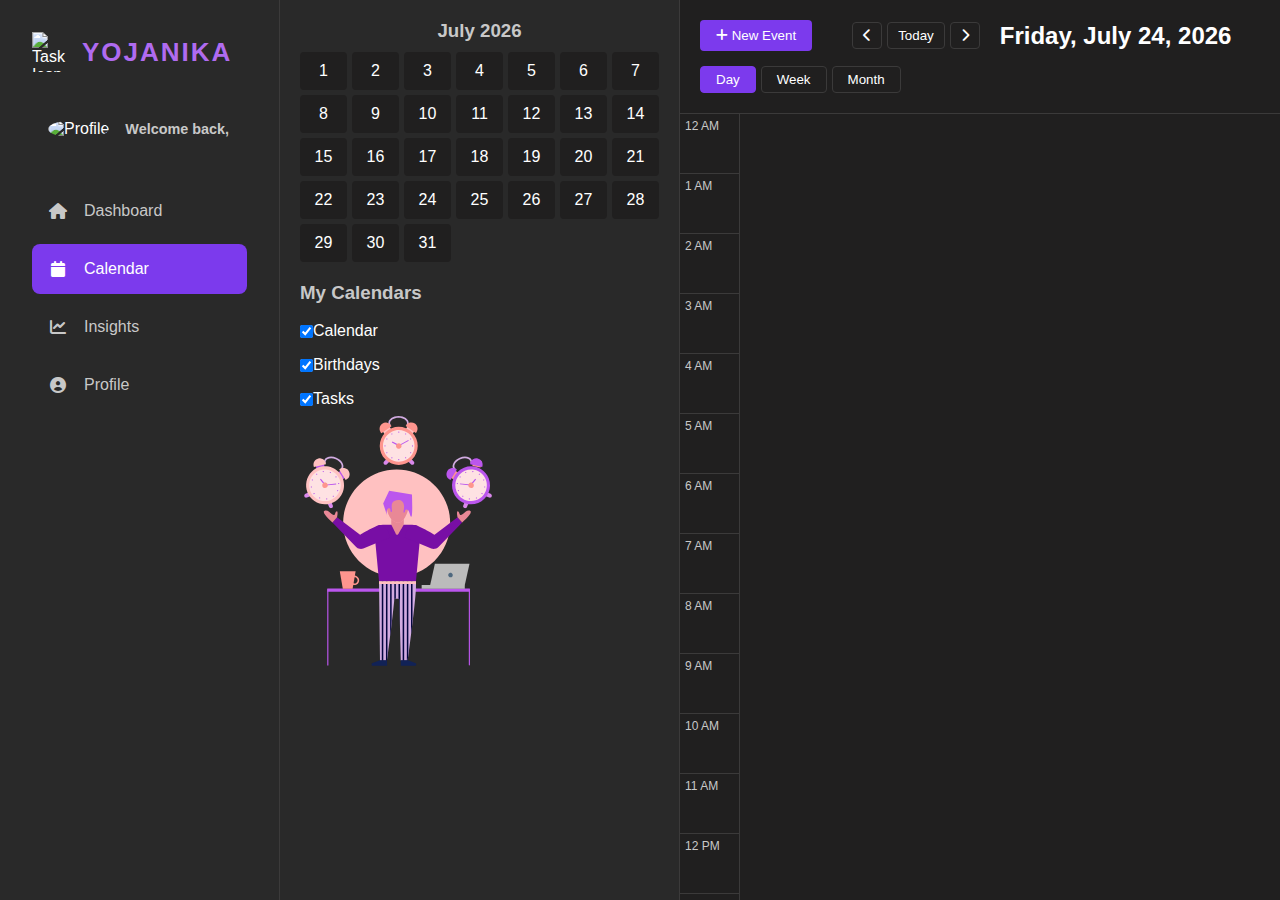
==== pages/calendar.html @ 2856d124 "commit" ====
<!DOCTYPE html>
<html lang="en">
<head>
    <meta charset="UTF-8">
    <meta name="viewport" content="width=device-width, initial-scale=1.0">
    <title>Calendar - Outlook Style</title>
    <link rel="stylesheet" href="/css/calendar.css">
    <link href="https://fonts.googleapis.com/css2?family=Poppins:wght@400;700&display=swap" rel="stylesheet">
    <link rel="stylesheet" href="https://cdnjs.cloudflare.com/ajax/libs/font-awesome/6.0.0/css/all.min.css">
</head>
<body>
    <div class="container">
        <!-- Add Navigation Sidebar -->
        <aside class="sidebar">
            <div class="logo">
                <div class="app-header">
                    <img src="https://img.icons8.com/ios-filled/50/8a2be2/checklist.png" alt="Task Icon" class="app-icon">
                    <span class="app-name">Yojanika</span>
                </div>
            </div>

            <div class="user-profile">
                <div class="profile-image">
                    <img src="/img/avatar.svg" alt="Profile">
                </div>
                <div class="user-info">
                    <h3>Welcome back,</h3>
                    <h2 id="username-display"></h2>
                </div>
            </div>

            <nav class="side-nav">
                <a href="dashboard.html" class="nav-item">
                    <i class="fas fa-home"></i>
                    <span>Dashboard</span>
                </a>
                <a href="calendar.html" class="nav-item active">
                    <i class="fas fa-calendar"></i>
                    <span>Calendar</span>
                </a>
                <a href="insights.html" class="nav-item">
                    <i class="fa fa-line-chart"></i>
                    <span>Insights</span>
                </a>
                <a href="myProfile.html" class="nav-item">
                    <i class="fas fa-user-circle"></i>
                    <span>Profile</span>
                </a>
            </nav>
        </aside>

        <!-- Wrap existing calendar-wrapper -->
        <div class="calendar-wrapper">
            <!-- Left Sidebar -->
            <aside class="calendar-sidebar">
                <div class="mini-calendar" id="mini-calendar">
                    <h3 id="mini-calendar-month">March 2024</h3>
                    <div class="mini-calendar-grid" id="mini-calendar-grid">
                        <!-- Days will be dynamically added here -->
                    </div>
                </div>
                
                <div class="calendar-list">
                    <h3>My Calendars</h3>
                    <ul>
                        <li>
                            <input type="checkbox" checked id="calendar1">
                            <label for="calendar1">Calendar</label>
                        </li>
                        <li>
                            <input type="checkbox" checked id="calendar2">
                            <label for="calendar2">Birthdays</label>
                        </li>
                        <li>
                            <input type="checkbox" checked id="calendar3">
                            <label for="calendar3">Tasks</label>
                        </li>
                    </ul>
                    <img src="/img/img5.svg" height="250" width="200" >
                </div>
            </aside>

            <!-- Main Calendar Area -->
            <main class="calendar-main">
                <!-- Calendar Header -->
                <div class="calendar-header">
                    <div class="calendar-nav">
                        <button class="new-event-btn">
                            <i class="fas fa-plus"></i> New Event
                        </button>
                        <div class="nav-buttons">
                            <button class="nav-btn" id="prev"><i class="fas fa-chevron-left"></i></button>
                            <button class="nav-btn" id="today">Today</button>
                            <button class="nav-btn" id="next"><i class="fas fa-chevron-right"></i></button>
                        </div>
                        <h2 id="current-date">March 2024</h2>
                    </div>
                    <div class="view-options">
                        <button class="view-btn active" data-view="day">Day</button>
                       
                        <button class="view-btn" data-view="week">Week</button>
                        <button class="view-btn" data-view="month">Month</button>
                        
                    </div>
                </div>

                <!-- Calendar Grid -->
                <div class="calendar-grid">
                    <!-- Time Column -->
                    <div class="time-column">
                        <div class="time-slot">12 AM</div>
                        <!-- Add all 24 hours -->
                    </div>

                    <!-- Day Columns -->
                    <div class="day-columns" id="day-columns">
                        <!-- Day columns will be added dynamically with completion status -->
                    </div>
                </div>
                
            </main>
        </div>
    </div>
    

    <!-- New Event Modal -->
    <div class="modal" id="event-modal">
        <div class="modal-content">
            <div class="modal-header">
                <h3>New Event</h3>
                <button class="close-btn">&times;</button>
            </div>
            <form id="event-form">
                <div class="form-group">
                    <input type="text" id="event-title" placeholder="Add title" required>
                </div>
                <div class="form-group">
                    <input type="date" id="event-date" required>
                </div>
                <div class="form-group time-input-group">
                    <i class="far fa-clock"></i>
                    <input type="time" id="start-time" required>
                    <span>to</span>
                    <input type="time" id="end-time" required>
                </div>
                    
                            
                            
                          
                <div class="form-group">
                    <select id="event-category" required>
                        <option value="" disabled selected>Select category</option>
                        <option value="work">Work</option>
                        <option value="personal">Personal</option>
                        <option value="market">Market</option>
                        <option value="health">Health</option>
                    </select>
                </div>
                
                <div class="form-actions">
                    <button type="button" class="btn-cancel">Cancel</button>
                    <button type="submit" class="btn-save">Save</button>
                </div>
                
            </form>
            
        </div>
        
    </div>

    <script src="/js/calendar.js"></script>
</body>
</html>
---- css/calendar.css ----
:root {
    --primary-color: #7C3AED;
    --secondary-color: #9253ff;
    --background-dark: #201F1F;
    --background-light: #292929;
    --text-primary: #FFFFFF;
    --text-secondary: #C8C8C8;
    --border-color: #3B3A3A;
}



.app-header {
    display: flex;
    align-items: center;
}

.app-icon {
    width: 30px; /* Icon size */
    height: 30px;
    margin-right: 10px; /* Space between icon and text */
}

.app-name {
    font-size: 26px;
    font-weight: bold;
    color: #b06bf0; /* Stylish purple color */
    letter-spacing: 2px;
    text-transform: uppercase;
}

/* Responsive Adjustments */
@media (max-width: 768px) {
    .app-name {
        font-size: 20px; /* Adjust font size for smaller screens */
    }

    .app-icon {
        width: 24px;
        height: 24px;
    }
}


* {
    margin: 0;
    padding: 0;
    box-sizing: border-box;
}

body {
    font-family: 'Segoe UI', sans-serif;
    background-color: var(--background-dark);
    color: var(--text-primary);
}

.calendar-wrapper {
    display: flex;
    height: 100vh;
}

/* Sidebar Styles */
.calendar-sidebar {
    width: 400px;
    background-color: var(--background-light);
    border-right: 1px solid var(--border-color);
    padding: 20px;
}

.mini-calendar {
    margin-bottom: 20px;
}

#mini-calendar-month {
    text-align: center;
    margin-bottom: 10px;
    color: var(--text-secondary);
}

.mini-calendar-grid {
    display: grid;
    grid-template-columns: repeat(7, 1fr);
    gap: 5px;
}

.mini-calendar-grid div {
    background-color: var(--background-dark);
    padding: 10px;
    text-align: center;
    border-radius: 4px;
    cursor: pointer;
    transition: background-color 0.3s;
}

.mini-calendar-grid div:hover {
    background-color: var(--primary-color);
}

.calendar-list h3 {
    margin-bottom: 10px;
    color: var(--text-secondary);
}

.calendar-list ul {
    list-style: none;
}

.calendar-list li {
    padding: 8px 0;
    display: flex;
    align-items: center;
}

/* Main Calendar Area */
.calendar-main {
    flex: 1;
    display: flex;
    flex-direction: column;
}

.calendar-header {
    padding: 20px;
    border-bottom: 1px solid var(--border-color);
}

.calendar-nav {
    display: flex;
    align-items: center;
    margin-bottom: 15px;
}

#current-date {
    font-size: 1.5rem;
    font-weight: bold;
    color: var(--text-primary);
}

.nav-buttons {
    display: flex;
    gap: 5px;
    margin: 0 20px;
}

.new-event-btn {
    background-color: var(--primary-color);
    color: white;
    border: none;
    padding: 8px 16px;
    border-radius: 4px;
    cursor: pointer;
    margin-right: 20px;
}

.nav-btn {
    background-color: transparent;
    border: 1px solid var(--border-color);
    color: var(--text-primary);
    padding: 5px 10px;
    border-radius: 4px;
    cursor: pointer;
}

.view-options {
    display: flex;
    gap: 5px;
}

.view-btn {
    background-color: transparent;
    border: 1px solid var(--border-color);
    color: var(--text-primary);
    padding: 5px 15px;
    border-radius: 4px;
    cursor: pointer;
}

.view-btn.active {
    background-color: var(--primary-color);
    border-color: var(--primary-color);
}

/* Calendar Grid */
.calendar-grid {
    display: flex;
    flex: 1;
    overflow: auto;
}

.time-column {
    width: 60px;
    border-right: 1px solid var(--border-color);
}

.time-slot {
    height: 60px;
    padding: 5px;
    border-bottom: 1px solid var(--border-color);
    color: var(--text-secondary);
    font-size: 12px;
}

.events-column {
    flex: 1;
    position: relative;
}

/* Modal Styles */
.modal {
    display: none;
    position: fixed;
    top: 0;
    left: 0;
    width: 100%;
    height: 100%;
    background-color: rgba(0, 0, 0, 0.5);
}

.modal-content {
    background-color: var(--background-light);
    width: 600px;
    margin: 50px auto;
    border-radius: 8px;
    box-shadow: 0 2px 10px rgba(0, 0, 0, 0.3);
}

.modal-header {
    padding: 15px 20px;
    border-bottom: 1px solid var(--border-color);
    display: flex;
    justify-content: space-between;
    align-items: center;
}

.form-group {
    padding: 15px 20px;
    border-bottom: 1px solid var(--border-color);
    display: flex;
    align-items: center;
    gap: 10px;
}

.form-group input,
.form-group select,
.form-group textarea {
    background-color: var(--background-dark);
    border: 1px solid var(--border-color);
    color: var(--text-primary);
    padding: 8px;
    border-radius: 4px;
    flex: 1;
}

.form-actions {
    padding: 15px 20px;
    display: flex;
    justify-content: flex-end;
    gap: 10px;
}

.btn-cancel,
.btn-save {
    padding: 8px 16px;
    border-radius: 4px;
    cursor: pointer;
}

.btn-save {
    background-color: var(--primary-color);
    color: white;
    border: none;
}

.btn-cancel {
    background-color: transparent;
    border: 1px solid var(--border-color);
    color: var(--text-primary);
}

.task {
    position: absolute;
    left: 0;
    right: 0;
    background-color: var(--primary-color);
    color: var(--text-primary);
    padding: 5px;
    border-radius: 4px;
    box-shadow: 0 2px 4px rgba(0, 0, 0, 0.2);
    display: flex;
    justify-content: space-between;
    align-items: flex-start;
    gap: 5px;
}

.task-content {
    flex: 1;
    overflow: hidden;
    text-overflow: ellipsis;
    white-space: nowrap;
}

.task-delete-btn {
    background: none;
    border: none;
    color: var(--text-primary);
    font-size: 16px;
    padding: 0 5px;
    cursor: pointer;
    opacity: 0;
    transition: opacity 0.2s;
}

.task:hover .task-delete-btn {
    opacity: 1;
}

.task-delete-btn:hover {
    background-color: rgba(255, 255, 255, 0.1);
    border-radius: 3px;
}

.day-columns {
    display: flex;
    flex: 1;
}

.day-column {
    flex: 1;
    border-right: 1px solid var(--border-color);
    position: relative;
}

.day-header {
    padding: 10px;
    text-align: center;
    border-bottom: 1px solid var(--border-color);
    background-color: var(--background-light);
}

.day-name {
    font-weight: bold;
    color: var(--text-primary);
}

.day-date {
    font-size: 12px;
    color: var(--text-secondary);
}

.time-slot {
    height: 60px;
    border-bottom: 1px solid var(--border-color);
    position: relative;
}

.calendar-event {
    position: absolute;
    left: 60px;
    right: 10px;
    padding: 8px;
    border-radius: 4px;
    color: white;
    font-size: 0.9rem;
    cursor: pointer;
    z-index: 1;
}

.calendar-event.completed {
    opacity: 0.7;
    background: #e8f5e9;
}

.calendar-event.completed .event-title {
    text-decoration: line-through;
    color: #666;
}

.event-header {
    display: flex;
    align-items: center;
    gap: 8px;
    margin-bottom: 4px;
}

.event-checkbox {
    position: relative;
    min-width: 16px;
    height: 16px;
}

.event-checkbox input[type="checkbox"] {
    opacity: 0;
    position: absolute;
}

.event-checkbox label {
    position: absolute;
    top: 0;
    left: 0;
    width: 16px;
    height: 16px;
    border: 2px solid #ddd;
    border-radius: 3px;
    cursor: pointer;
    transition: all 0.2s ease;
}

.event-checkbox input[type="checkbox"]:checked + label {
    background: #4CAF50;
    border-color: #4CAF50;
}

.event-checkbox input[type="checkbox"]:checked + label:after {
    content: '✓';
    position: absolute;
    color: white;
    font-size: 12px;
    top: 50%;
    left: 50%;
    transform: translate(-50%, -50%);
}

.event-title {
    flex: 1;
    font-weight: 500;
}

.event-time {
    font-size: 0.85em;
    color: #666;
}

/* Category colors */
.calendar-event.work { background: #8A2BE2; }
.calendar-event.personal { background: #4CAF50; }
.calendar-event.market { background: #FF9800; }
.calendar-event.health { background: #F44336; }

.calendar-event.completed.work { border-left-color: #4CAF50; }
.calendar-event.completed.personal { border-left-color: #4CAF50; }
.calendar-event.completed.market { border-left-color: #4CAF50; }
.calendar-event.completed.health { border-left-color: #4CAF50; }

.time-input-group {
    display: flex;
    align-items: center;
    gap: 12px;
    padding: 10px 0;
}

.time-selector {
    display: flex;
    gap: 8px;
    align-items: center;
}

.time-selector select {
    padding: 8px 12px;
    border: 1px solid #e0e0e0;
    border-radius: 6px;
    background: rgb(56, 55, 55);
    font-size: 14px;
    cursor: pointer;
    transition: all 0.3s ease;
}

/* Specific widths for different selects */
.time-selector select:nth-child(1) {
    width: 80px; /* Hour select */
}

.time-selector select:nth-child(2) {
    width: 80px; /* Minute select */
}

.time-selector select:nth-child(3) {
    width: 70px; /* AM/PM select */
}

.time-selector select:hover {
    border-color: #007bff;
}

.time-selector select:focus {
    outline: none;
    border-color: #007bff;
    box-shadow: 0 0 0 2px rgba(0,123,255,0.25);
}

.time-separator {
    color: #666;
    font-weight: 500;
    padding: 0 5px;
}

/* Style for the clock icon */
.time-input-group i {
    color: #666;
    font-size: 16px;
}

/* Style for select options */
.time-selector select option {
    padding: 8px;
}

.time-selector select option:checked {
    background-color: #007bff;
    color: white;
}

/* Responsive adjustments */
@media (max-width: 768px) {
    .time-input-group {
        flex-direction: column;
        align-items: flex-start;
    }
    
    .time-separator {
        margin: 10px 0;
    }
}

/* Container and Sidebar Styles */
.container {
    display: flex;
    min-height: 100vh;
    background-color: var(--background-dark);
}

.sidebar {
    width: 280px;
    background-color: var(--background-light);
    padding: 2rem;
    border-right: 1px solid var(--border-color);
}

.logo {
    display: flex;
    align-items: center;
    gap: 1rem;
    margin-bottom: 2rem;
}

.logo img {
    width: 40px;
    height: 40px;
}

.user-profile {
    display: flex;
    align-items: center;
    gap: 1rem;
    padding: 1rem;
    background-color: var(--card-bg);
    border-radius: 12px;
    margin-bottom: 2rem;
}

.profile-image img {
    width: 50px;
    height: 50px;
    border-radius: 50%;
}

.user-info h3 {
    font-size: 0.9rem;
    color: var(--text-secondary);
}

.user-info h2 {
    font-size: 1.2rem;
}

.side-nav {
    margin-bottom: 2rem;
}

.nav-item {
    display: flex;
    align-items: center;
    padding: 1rem;
    color: var(--text-secondary);
    text-decoration: none;
    border-radius: 8px;
    margin-bottom: 0.5rem;
    transition: all 0.3s ease;
}

.nav-item i {
    margin-right: 1rem;
    width: 20px;
    text-align: center;
}

.nav-item:hover {
    background-color: rgba(124, 58, 237, 0.1);
    color: var(--primary-color);
}

.nav-item.active {
    background-color: var(--primary-color);
    color: white;
}

/* Adjust calendar wrapper */
.calendar-wrapper {
    flex: 1;
    display: flex;
}

/* Success message */
.success-message {
    position: fixed;
    top: 20px;
    right: 20px;
    padding: 1rem 2rem;
    background: #4CAF50;
    color: white;
    border-radius: 8px;
    display: flex;
    align-items: center;
    gap: 10px;
    animation: slideIn 0.3s ease-out;
    z-index: 1000;
}

@keyframes slideIn {
    from {
        transform: translateX(100%);
        opacity: 0;
    }
    to {
        transform: translateX(0);
        opacity: 1;
    }
}
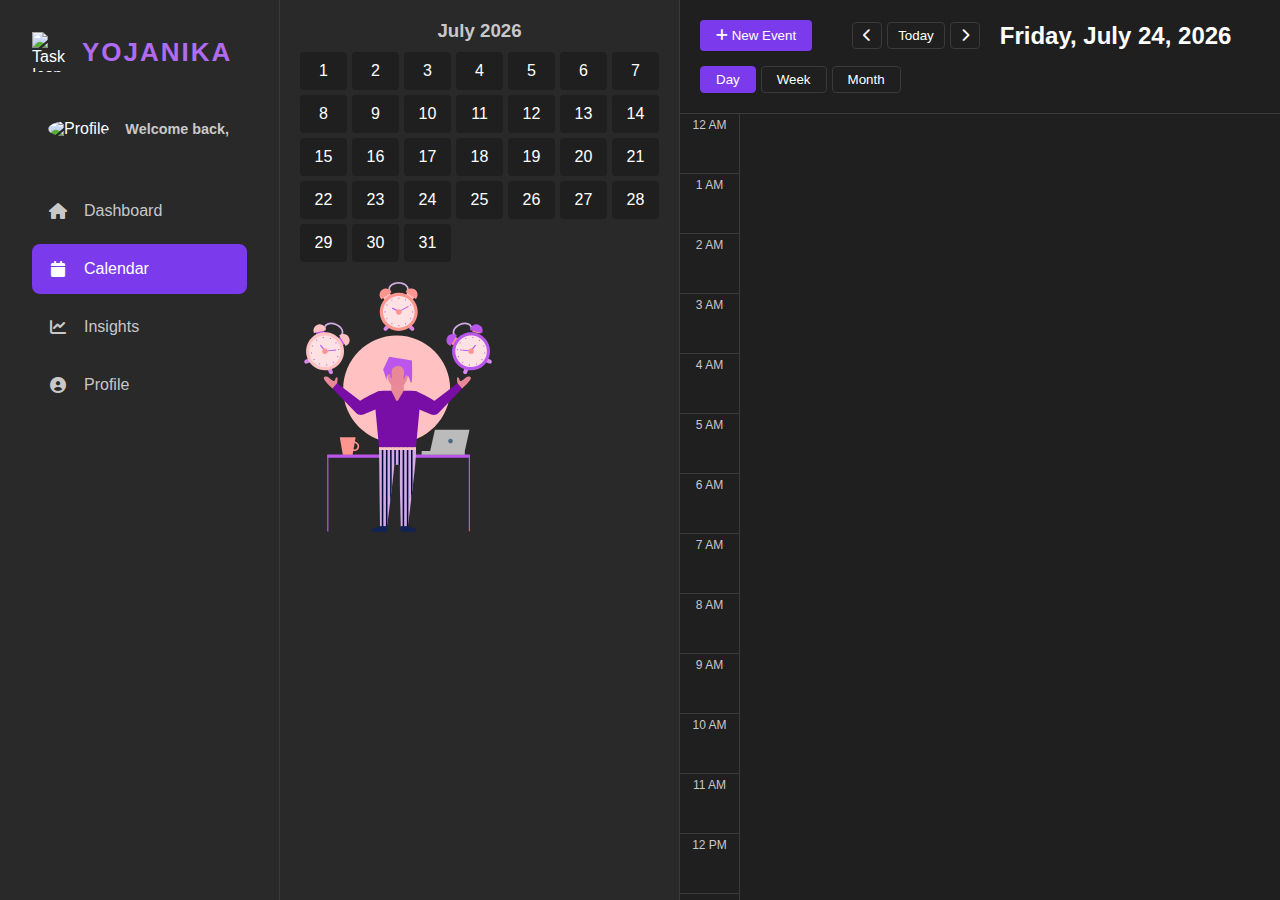
==== commit ff45af99: "first commit" ====
--- a/pages/calendar.html
+++ b/pages/calendar.html
@@ -61,22 +61,9 @@
                 </div>
                 
                 <div class="calendar-list">
-                    <h3>My Calendars</h3>
-                    <ul>
-                        <li>
-                            <input type="checkbox" checked id="calendar1">
-                            <label for="calendar1">Calendar</label>
-                        </li>
-                        <li>
-                            <input type="checkbox" checked id="calendar2">
-                            <label for="calendar2">Birthdays</label>
-                        </li>
-                        <li>
-                            <input type="checkbox" checked id="calendar3">
-                            <label for="calendar3">Tasks</label>
-                        </li>
-                    </ul>
-                    <img src="/img/img5.svg" height="250" width="200" >
+                   
+                    
+                    <img src="/img/img5.svg" height="250" width="200">
                 </div>
             </aside>
 
--- a/css/calendar.css
+++ b/css/calendar.css
@@ -278,17 +278,38 @@
 
 .task {
     position: absolute;
-    left: 0;
-    right: 0;
+    left: 5px;
+    right: 5px;
     background-color: var(--primary-color);
-    color: var(--text-primary);
-    padding: 5px;
-    border-radius: 4px;
-    box-shadow: 0 2px 4px rgba(0, 0, 0, 0.2);
+    color: white;
+    padding: 8px;
+    border-radius: 4px;
+    box-shadow: 0 2px 4px rgba(0, 0, 0, 0.1);
     display: flex;
     justify-content: space-between;
     align-items: flex-start;
-    gap: 5px;
+    font-size: 0.9em;
+    z-index: 1;
+}
+
+.task-delete-btn {
+    background: none;
+    border: none;
+    color: white;
+    font-size: 16px;
+    padding: 2px 6px;
+    cursor: pointer;
+    
+    transition: opacity 0.2s;
+    border-radius: 3px;
+}
+
+.task:hover .task-delete-btn {
+    opacity: 1;
+}
+
+.task-delete-btn:hover {
+    background-color: rgba(255, 255, 255, 0.1);
 }
 
 .task-content {
@@ -296,26 +317,7 @@
     overflow: hidden;
     text-overflow: ellipsis;
     white-space: nowrap;
-}
-
-.task-delete-btn {
-    background: none;
-    border: none;
-    color: var(--text-primary);
-    font-size: 16px;
-    padding: 0 5px;
-    cursor: pointer;
-    opacity: 0;
-    transition: opacity 0.2s;
-}
-
-.task:hover .task-delete-btn {
-    opacity: 1;
-}
-
-.task-delete-btn:hover {
-    background-color: rgba(255, 255, 255, 0.1);
-    border-radius: 3px;
+    margin-right: 8px;
 }
 
 .day-columns {
@@ -354,7 +356,7 @@
 
 .calendar-event {
     position: absolute;
-    left: 60px;
+    left: 10px;
     right: 10px;
     padding: 8px;
     border-radius: 4px;
@@ -362,6 +364,8 @@
     font-size: 0.9rem;
     cursor: pointer;
     z-index: 1;
+    overflow: hidden;
+    min-height: 30px;
 }
 
 .calendar-event.completed {
@@ -376,8 +380,8 @@
 
 .event-header {
     display: flex;
-    align-items: center;
-    gap: 8px;
+    justify-content: space-between;
+    align-items: center;
     margin-bottom: 4px;
 }
 
@@ -425,8 +429,8 @@
 }
 
 .event-time {
-    font-size: 0.85em;
-    color: #666;
+    font-size: 0.8rem;
+    opacity: 0.9;
 }
 
 /* Category colors */
@@ -635,3 +639,34 @@
     }
 }
 
+.day-events-container {
+    position: relative;
+    height: 1440px; /* 24 hours * 60px */
+}
+
+.week-task {
+    position: absolute;
+    left: 2px;
+    right: 2px;
+    min-height: 25px;
+    border-radius: 4px;
+    padding: 4px;
+    font-size: 12px;
+    color: white;
+    overflow: hidden;
+    cursor: pointer;
+    z-index: 1;
+    transition: all 0.2s ease;
+}
+
+.time-slot {
+    height: 60px;
+    border-bottom: 1px solid var(--border-color);
+    padding: 4px;
+    font-size: 12px;
+    color: var(--text-secondary);
+    display: flex;
+    align-items: flex-start;
+    justify-content: center;
+}
+
